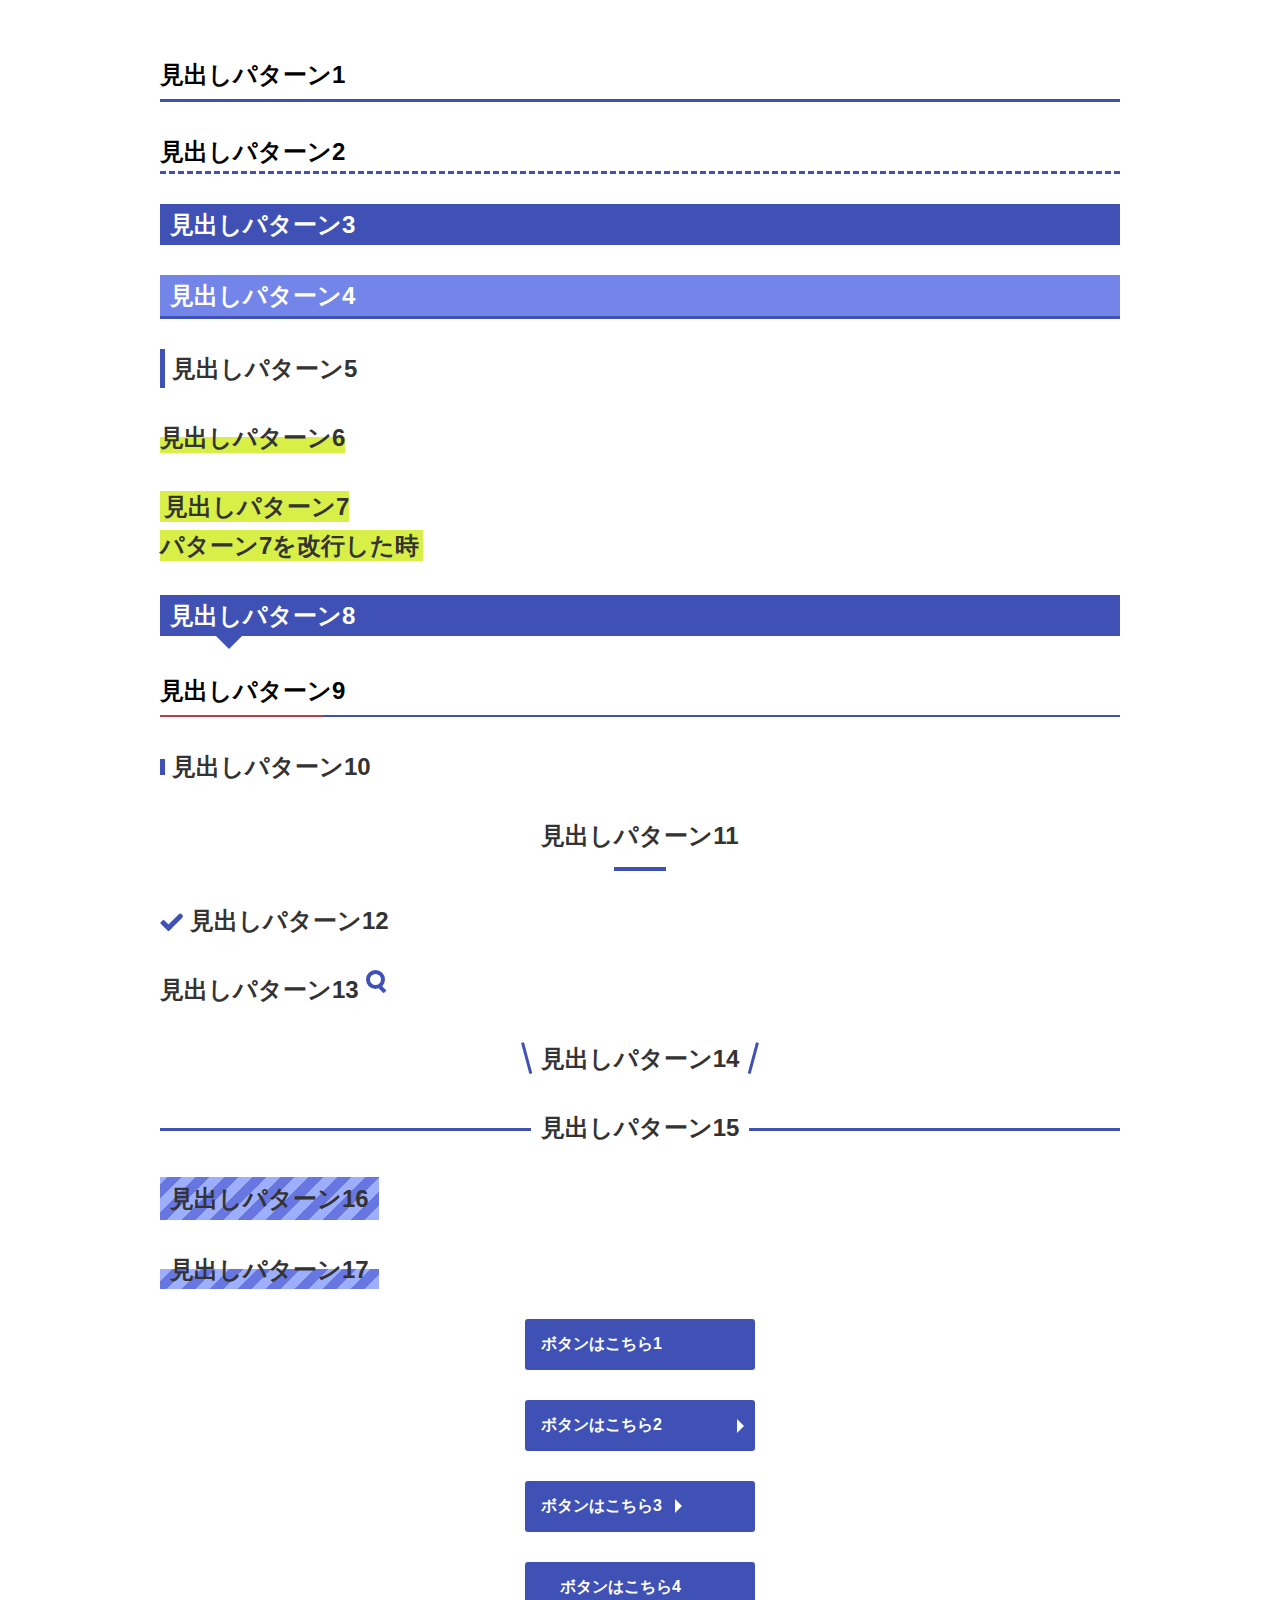
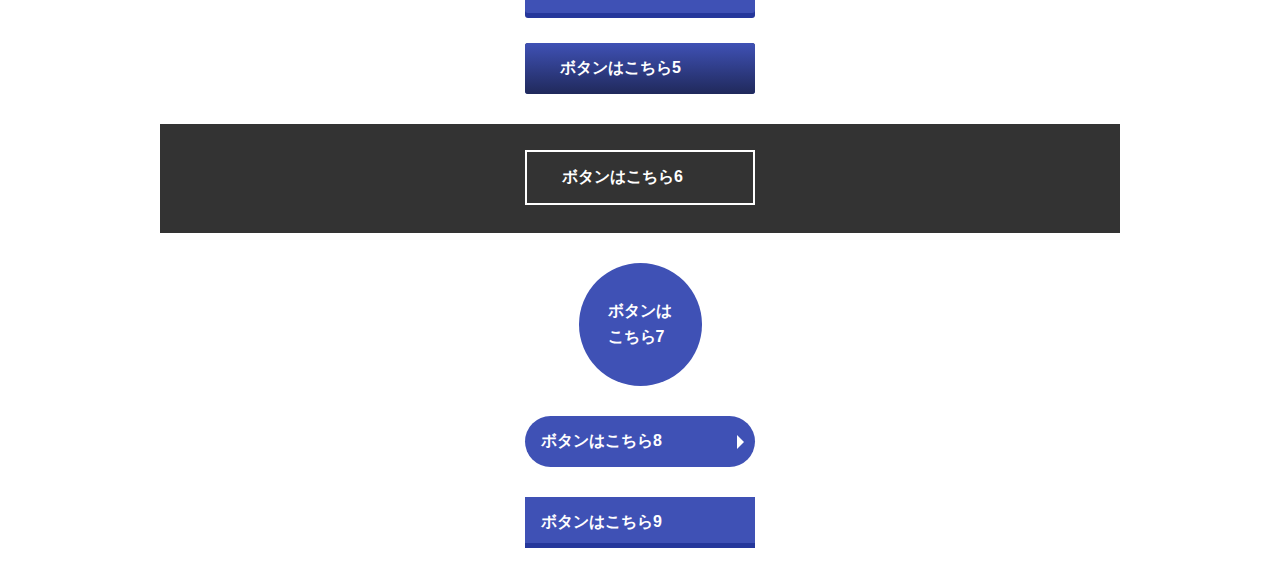
==== pattern01/index.html @ a9b56228 "190911_01" ====
<!DOCTYPE html>
<html lang="ja">
<head>
    <meta charset="UTF-8">
    <meta name="viewport" content="width=device-width, initial-scale=1.0">
    <meta http-equiv="X-UA-Compatible" content="ie=edge">
    <title>TF30CO</title>
    <link href="common/css/reset.css" rel="stylesheet">
    <link href="common/css/common.css" rel="stylesheet">
    <link href="css/style.css" rel="stylesheet">
</head>
<body>
    <div class="wrap">
        <div class="wrap-inner">
            <header>
                <div class="inner">
                    <div class="logo"><img src="common/img/logo.png" srcset="common/img/logo.png 1x, common/img/logo@2x.png 2x" alt="The Conmpany"></div>
                    <nav class="global-nav">
                        <ul class="global-nav__list">
                            <li class="global-nav__list__item"><a href="#">Card</a></li>
                            <li class="global-nav__list__item"><a href="#">News</a></li>
                            <li class="global-nav__list__item"><a href="#">Price</a></li>
                            <li class="global-nav__list__item"><a href="#">Access</a></li>
                            <li class="global-nav__list__item"><a href="#">Contact</a></li>
                        </ul>
                    </nav>
                </div><!-- /.inner -->
            </header>

            <main>
                <section>
                    <!-- headingPattern01 -->
                    <div class="mt30">
                        <h1 class="headingPattern01">見出しパターン1</h1>
                    </div>
                    <!-- headingPattern02 -->
                    <div class="mt30">
                        <h1 class="headingPattern02">見出しパターン2</h1>
                    </div>
                    <!-- headingPattern03 -->
                    <div class="mt30">
                        <h1 class="headingPattern03">見出しパターン3</h1>
                    </div>
                    <!-- headingPattern04 -->
                    <div class="mt30">
                        <h1 class="headingPattern04">見出しパターン4</h1>
                    </div>
                    <!-- headingPattern05 -->
                    <div class="mt30">
                        <h1 class="headingPattern05">見出しパターン5</h1>
                    </div>
                    <!-- headingPattern06 -->
                    <div class="mt30">
                        <h1 class="headingPattern06"><span class="text">見出しパターン6</span></h1>
                    </div>
                    <!-- headingPattern07 -->
                    <div class="mt30">
                        <h1 class="headingPattern07"><span class="text">見出しパターン7<br>パターン7を改行した時</span></h1>
                    </div>
                    <!-- headingPattern08 -->
                    <div class="mt30">
                        <h1 class="headingPattern08">見出しパターン8</h1>
                    </div>
                    <!-- headingPattern09 -->
                    <div class="mt30">
                        <h1 class="headingPattern09">見出しパターン9</h1>
                    </div>
                    <!-- headingPattern10 -->
                    <div class="mt30">
                        <h1 class="headingPattern10">見出しパターン10</h1>
                    </div>
                    <!-- headingPattern11-->
                    <div class="mt30">
                        <h1 class="headingPattern11"><span class="text">見出しパターン11</span></h1>
                    </div>
                    <!-- headingPattern12-->
                    <div class="mt30">
                        <h1 class="headingPattern12">見出しパターン12</h1>
                    </div>
                    <!-- headingPattern13-->
                    <div class="mt30">
                        <h1 class="headingPattern13">見出しパターン13</h1>
                    </div>
                    <!-- headingPattern14-->
                    <div class="center mt30">
                        <h1 class="headingPattern14">見出しパターン14</h1>
                    </div>
                    <!-- headingPattern15-->
                    <div class="mt30">
                        <h1 class="headingPattern15"><span class="text">見出しパターン15</span></h1>
                    </div>
                    <!--headingPattern16-->
                    <div class="mt30">
                        <h1 class="headingPattern16"><span class="text">見出しパターン16</span></h1>
                    </div>
                    <!--headingPattern17-->
                    <div class="mt30">
                        <h1 class="headingPattern17"><span class="text">見出しパターン17</span></h1>
                    </div>
                </section>

                <section>
                    <!-- buttonPattern01 -->
                    <div class="center mt30">
                        <a href="#" class="buttonPattern01">ボタンはこちら1</a>
                    </div>
                    <!-- buttonPattern02 -->
                    <div class="center mt30">
                        <a href="#" class="buttonPattern02">ボタンはこちら2</a>
                    </div>
                    <!-- buttonPattern03 -->
                    <div class="center mt30">
                        <a href="#" class="buttonPattern03"><span class="text">ボタンはこちら3</span></a>
                    </div>
                    <!-- buttonPattern04 -->
                    <div class="center mt30">
                        <a href="#" class="buttonPattern04">ボタンはこちら4</a>
                    </div>
                    <!-- buttonPattern05 -->
                    <div class="center mt30">
                        <a href="#" class="buttonPattern05">ボタンはこちら5</a>
                    </div>
                    <!-- buttonPattern06 -->
                    <div class="center mt30 buttonPattern06Outer">
                        <a href="#" class="buttonPattern06">ボタンはこちら6</a>
                    </div>
                    <!-- buttonPattern07 -->
                    <div class="center mt30">
                        <a href="#" class="buttonPattern07">ボタンはこちら7</a>
                    </div>
                    <!-- buttonPattern08 -->
                    <div class="center mt30">
                        <a href="#" class="buttonPattern08">ボタンはこちら8</a>
                    </div>
                    <!-- buttonPattern09 -->
                    <div class="center mt30">
                        <a href="#" class="buttonPattern09">ボタンはこちら9</a>
                    </div>
                </section>
            </main>

        </div><!-- /.wrap-inner -->
    </div><!-- /.wrap -->
</body>
</html>
---- pattern01/common/css/common.css ----
@charset "UTF-8";
html {
  overflow: auto;
  font-size: 62.5%;
}

body {
  overflow: hidden;
  font-size: 1.6rem;
  font-family: 'Arial',YuGothic,'Yu Gothic','Hiragino Kaku Gothic ProN','ヒラギノ角ゴ ProN W3','メイリオ', Meiryo,'ＭＳ ゴシック',sans-serif;
  line-height: 1.6;
}

a {
  text-decoration: none;
}

img {
  max-width: 100%;
  height: auto;
  vertical-align: bottom;
}

@media screen and (max-width: 959px) {
  .wrap {
    max-width: initial;
  }
}

*, *::before, *::after {
  -webkit-box-sizing: border-box;
  box-sizing: border-box;
}

header {
  position: fixed;
  top: 0;
  background: #3F51B5;
  width: 100%;
  -webkit-box-shadow: 0px 3px 3px rgba(0, 0, 0, 0.16);
  box-shadow: 0px 3px 3px rgba(0, 0, 0, 0.16);
  z-index: 100;
}

@media screen and (max-width: 959px) {
  header {
    max-width: initial;
  }
}

header .inner {
  margin: 0 auto;
  max-width: 96%;
  width: 1088px;
  display: -webkit-box;
  display: -ms-flexbox;
  display: flex;
  -webkit-box-pack: justify;
  -ms-flex-pack: justify;
  justify-content: space-between;
  -webkit-box-align: center;
  -ms-flex-align: center;
  align-items: center;
  -ms-flex-wrap: wrap;
  flex-wrap: wrap;
  padding: 30px 0;
}

@media screen and (max-width: 559px) {
  header .inner {
    -webkit-box-pack: center;
    -ms-flex-pack: center;
    justify-content: center;
    padding: 1% 2%;
  }
}

header .inner .logo {
  margin-right: 20px;
  width: 200px;
}

@media screen and (max-width: 559px) {
  header .inner .logo {
    margin-right: 0;
  }
}

@media screen and (max-width: 559px) {
  header .inner .global-nav {
    display: none;
  }
}

header .inner .global-nav .global-nav__list {
  display: -webkit-box;
  display: -ms-flexbox;
  display: flex;
  margin: 0 5px 0 0;
}

header .inner .global-nav .global-nav__list > .global-nav__list__item {
  margin: 0 0 0 30px;
}

header .inner .global-nav .global-nav__list > .global-nav__list__item:first-child {
  margin: 0;
}

header .inner .global-nav .global-nav__list > .global-nav__list__item > a {
  color: #FFFFFF;
}

header .inner .global-nav .global-nav__list > .global-nav__list__item > a:hover {
  text-decoration: none;
  padding-bottom: 5px;
  border-bottom: 3px solid #E81919;
}

.mv {
  padding: 98px 0 0;
  background: url(../img/mainvisual.png) no-repeat center bottom;
}

@media screen and (max-width: 559px) {
  .mv {
    padding-top: calc(39px + 2%);
    background-position: top;
  }
}

.mv .readbox {
  position: relative;
  top: 0;
  left: 0;
  width: 800px;
  max-width: 95%;
  margin: 0 auto;
  padding: 150px 0 138px;
  text-align: center;
}

@media screen and (max-width: 559px) {
  .mv .readbox {
    padding: 10% 0 10%;
  }
}

.mv .readbox .readbox__heading01 {
  line-height: 1.28;
  font-weight: bold;
  font-size: 6.8rem;
}

@media screen and (max-width: 559px) {
  .mv .readbox .readbox__heading01 {
    font-size: 4rem;
  }
}

.mv .readbox .readbox__heading01 .readbox__heading01__span {
  display: inline-block;
  text-align: center;
}

.mv .readbox .readbox__readtext {
  line-height: 1.29;
  margin-top: 13px;
  font-size: 3.8rem;
  font-weight: bold;
}

@media screen and (max-width: 559px) {
  .mv .readbox .readbox__readtext {
    font-size: 2rem;
  }
}

.mv .readbox .readbox__readtext .readbox__readtext__span {
  display: inline-block;
  text-align: center;
}

.mv .readbox .readbox__btn {
  -webkit-box-sizing: border-box;
  box-sizing: border-box;
  display: inline-block;
  width: 390px;
  margin: 81px 0 0;
  padding: 18px 20px 16px;
  border-radius: 12px;
  background: #3F51B5;
  color: #FFFFFF;
  line-height: 1.29;
  font-size: 3.8rem;
  font-weight: bold;
  text-align: center;
  -webkit-box-shadow: 0px 3px 6px rgba(0, 0, 0, 0.16);
  box-shadow: 0px 3px 6px rgba(0, 0, 0, 0.16);
  -webkit-transition: background-color 0.2s;
  transition: background-color 0.2s;
}

.mv .readbox .readbox__btn:hover {
  background-color: #32408f;
}

@media screen and (max-width: 559px) {
  .mv .readbox .readbox__btn {
    width: 80%;
    font-size: 2rem;
  }
}

.mv .readbox .readbox__btn .readbox__btn__text {
  display: inline-block;
  text-align: left;
}
---- pattern01/css/style.css ----
header {
  display: none;
}

main {
  max-width: 95%;
  width: 960px;
  margin: 0 auto;
  padding: 20px 0;
}

.mt5 {
  margin-top: 5px;
}

.mt10 {
  margin-top: 10px;
}

.mt15 {
  margin-top: 15px;
}

.mt20 {
  margin-top: 20px;
}

.mt25 {
  margin-top: 25px;
}

.mt30 {
  margin-top: 30px;
}

.mt35 {
  margin-top: 35px;
}

.mt40 {
  margin-top: 40px;
}

.mt45 {
  margin-top: 45px;
}

.mt50 {
  margin-top: 50px;
}

.center {
  text-align: center;
}

.headingPattern01 {
  font-weight: bold;
  font-size: 2.4rem;
  line-height: 1.625;
  padding: 0.5rem 0;
  border-bottom: 3px solid #3F51B5;
}

.headingPattern02 {
  font-weight: bold;
  font-size: 2.4rem;
  line-height: 1.625;
  border-bottom: 3px dashed #3F51B5;
}

.headingPattern03 {
  font-weight: bold;
  font-size: 2.4rem;
  line-height: 1.625;
  padding: 0.1rem 1rem;
  background: #3F51B5;
  color: #FFFFFF;
}

.headingPattern04 {
  font-weight: bold;
  font-size: 2.4rem;
  line-height: 1.625;
  padding: 0.1rem 1rem;
  background: #7385E9;
  color: #FFFFFF;
  border-bottom: 3px solid #3F51B5;
}

.headingPattern05 {
  font-weight: bold;
  font-size: 2.4rem;
  line-height: 1.625;
  padding: 0 0.7rem;
  color: #333333;
  border-left: 5px solid #3F51B5;
}

.headingPattern06 {
  font-weight: bold;
  font-size: 2.4rem;
  line-height: 1.625;
  color: #333333;
}

.headingPattern06 .text {
  padding: 0.2rem 0;
  background: -webkit-gradient(linear, left bottom, left top, from(#d7ef46), color-stop(50%, #d7ef46), color-stop(51%, transparent), to(transparent));
  background: -webkit-linear-gradient(bottom, #d7ef46 0%, #d7ef46 50%, transparent 51%, transparent 100%);
  background: linear-gradient(to top, #d7ef46 0%, #d7ef46 50%, transparent 51%, transparent 100%);
}

.headingPattern07 {
  font-weight: bold;
  font-size: 2.4rem;
  line-height: 1.625;
  color: #333333;
}

.headingPattern07 .text {
  padding: 0.2rem 0.4rem;
  background: #D7EF46;
}

.headingPattern08 {
  font-weight: bold;
  font-size: 2.4rem;
  line-height: 1.625;
  position: relative;
  padding: 0.1rem 1rem;
  background: #3F51B5;
  color: #FFFFFF;
}

.headingPattern08::after {
  position: absolute;
  content: "";
  bottom: -26px;
  left: 56px;
  border: 13px solid transparent;
  border-top: 13px solid #3F51B5;
  width: 0;
  height: 0;
}

.headingPattern09 {
  font-weight: bold;
  font-size: 2.4rem;
  line-height: 1.625;
  position: relative;
  padding: 0.5rem 0;
  border-bottom: 2px solid #3F51B5;
}

.headingPattern09::after {
  position: absolute;
  content: "";
  bottom: -2px;
  left: 0;
  display: block;
  border-bottom: 2px solid #B53F4F;
  width: 17%;
}

.headingPattern10 {
  font-weight: bold;
  font-size: 2.4rem;
  line-height: 1.625;
  position: relative;
  padding: 0 0 0 1.2rem;
  color: #333333;
}

.headingPattern10::after {
  position: absolute;
  content: "";
  top: 1.2rem;
  left: 0;
  display: block;
  height: 1.6rem;
  border-left: 5px solid #3F51B5;
}

.headingPattern11 {
  font-weight: bold;
  font-size: 2.4rem;
  line-height: 1.625;
  position: relative;
  padding: 0 0 16px;
  color: #333333;
  text-align: center;
}

.headingPattern11::after {
  position: absolute;
  content: "";
  bottom: 0;
  left: 0;
  right: 0;
  margin: auto;
  display: block;
  width: 52px;
  height: 4px;
  background: #3F51B5;
}

.headingPattern11 .text {
  display: inline-block;
  text-align: left;
}

.headingPattern12 {
  font-weight: bold;
  font-size: 2.4rem;
  line-height: 1.625;
  position: relative;
  padding: 0 0 0 3rem;
  color: #333333;
}

.headingPattern12::before {
  position: absolute;
  content: "";
  top: 22px;
  left: 0;
  margin: auto;
  display: block;
  width: 12px;
  height: 5px;
  background: #3F51B5;
  -webkit-transform: rotate(45deg);
  transform: rotate(45deg);
  border-radius: 1px;
}

.headingPattern12::after {
  position: absolute;
  content: "";
  top: 18px;
  left: 5px;
  margin: auto;
  display: block;
  width: 20px;
  height: 5px;
  background: #3F51B5;
  -webkit-transform: rotate(-45deg);
  transform: rotate(-45deg);
  border-radius: 10px;
}

.headingPattern13 {
  font-weight: bold;
  font-size: 2.4rem;
  line-height: 1.625;
  position: relative;
  display: inline-block;
  color: #333333;
  padding: 0 26px 0 0;
}

.headingPattern13::before {
  position: absolute;
  top: 0;
  right: 0;
  margin: auto;
  content: "";
  display: block;
  width: 19px;
  height: 19px;
  border-radius: 50%;
  border: 4px solid #3F51B5;
}

.headingPattern13::after {
  position: absolute;
  content: "";
  top: 17px;
  right: 0;
  margin: auto;
  display: block;
  width: 7px;
  height: 7px;
  border-top: 4px solid #3F51B5;
  -webkit-transform: rotate(45deg);
  transform: rotate(45deg);
}

.headingPattern14 {
  font-weight: bold;
  font-size: 2.4rem;
  line-height: 1.625;
  padding: 0 2.5rem;
  position: relative;
  display: inline-block;
  color: #333333;
  text-align: left;
}

.headingPattern14::before {
  position: absolute;
  content: "";
  bottom: 0.5rem;
  left: 0.9rem;
  display: block;
  width: 1.2rem;
  height: 81.62%;
  max-height: 100px;
  border-left: 3px solid #3F51B5;
  -webkit-transform: rotate(-15deg);
  transform: rotate(-15deg);
}

.headingPattern14::after {
  position: absolute;
  content: "";
  bottom: 0.5rem;
  right: 0.9rem;
  display: block;
  width: 1.2rem;
  height: 81.62%;
  max-height: 100px;
  border-right: 3px solid #3F51B5;
  -webkit-transform: rotate(15deg);
  transform: rotate(15deg);
}

.headingPattern15 {
  position: relative;
  font-weight: bold;
  font-size: 2.4rem;
  line-height: 1.625;
  color: #333333;
  text-align: center;
}

.headingPattern15::before {
  position: absolute;
  content: "";
  top: 50%;
  display: block;
  width: 100%;
  border-top: 3px solid #3F51B5;
}

.headingPattern15 .text {
  position: relative;
  top: 0;
  bottom: 0;
  margin: auto;
  -webkit-box-sizing: border-box;
  box-sizing: border-box;
  max-width: 90%;
  padding: 0 1rem;
  display: inline-block;
  background: #fff;
  text-align: left;
}

.headingPattern16 {
  font-weight: bold;
  font-size: 2.4rem;
  line-height: 1.625;
  color: #333333;
}

.headingPattern16 .text {
  display: inline-block;
  padding: 0.2rem 1rem;
  background: -webkit-repeating-linear-gradient(135deg, #9daffc, #9daffc 10px, #6876e2 10px, #6876e2 20px);
  background: repeating-linear-gradient(-45deg, #9daffc, #9daffc 10px, #6876e2 10px, #6876e2 20px);
}

.headingPattern17 {
  font-weight: bold;
  font-size: 2.4rem;
  line-height: 1.625;
  color: #333333;
}

.headingPattern17 .text {
  padding: 0.6rem 1rem;
  background: -webkit-repeating-linear-gradient(bottom, transparent, transparent 50%, #fff 50%, #fff 100%), -webkit-repeating-linear-gradient(135deg, #9daffc, #9daffc 10px, #6876e2 10px, #6876e2 20px);
  background: repeating-linear-gradient(0deg, transparent, transparent 50%, #fff 50%, #fff 100%), repeating-linear-gradient(-45deg, #9daffc, #9daffc 10px, #6876e2 10px, #6876e2 20px);
}

.buttonPattern01 {
  display: inline-block;
  max-width: 100%;
  min-width: 230px;
  padding: 1.2rem 1.6rem 1.3rem;
  background: #3F51B5;
  border-radius: 3px;
  text-align: left;
  color: #fff;
  font-weight: bold;
  font-size: 1.6rem;
  line-height: 1.625;
  -webkit-transition: background-color 0.2s;
  transition: background-color 0.2s;
}

.buttonPattern01:hover {
  background: #32408f;
}

.buttonPattern02 {
  position: relative;
  display: inline-block;
  max-width: 100%;
  min-width: 230px;
  padding: 1.2rem 3.5rem 1.3rem 1.6rem;
  background: #3F51B5;
  border-radius: 3px;
  text-align: left;
  color: #fff;
  font-weight: bold;
  font-size: 1.6rem;
  line-height: 1.625;
  -webkit-transition: background-color 0.2s;
  transition: background-color 0.2s;
}

.buttonPattern02:hover {
  background: #32408f;
}

.buttonPattern02::after {
  position: absolute;
  content: "";
  top: 0;
  right: 4px;
  bottom: 0;
  margin: auto;
  display: block;
  width: 0;
  height: 0;
  border: 7px solid transparent;
  border-left: 7px solid #fff;
}

.buttonPattern03 {
  display: inline-block;
  max-width: 100%;
  min-width: 230px;
  padding: 1.2rem 3.5rem 1.3rem 1.6rem;
  background: #3F51B5;
  border-radius: 3px;
  text-align: left;
  color: #fff;
  font-weight: bold;
  font-size: 1.6rem;
  line-height: 1.625;
  -webkit-transition: background-color 0.2s;
  transition: background-color 0.2s;
}

.buttonPattern03:hover {
  background: #32408f;
}

.buttonPattern03 .text {
  position: relative;
  display: inline-block;
  -webkit-box-sizing: border-box;
  box-sizing: border-box;
  max-width: 100%;
}

.buttonPattern03 .text::after {
  position: absolute;
  content: "";
  top: 0;
  right: -2.7rem;
  bottom: 0;
  margin: auto;
  display: block;
  width: 0;
  height: 0;
  border: 7px solid transparent;
  border-left: 7px solid #fff;
}

.buttonPattern04 {
  display: inline-block;
  max-width: 100%;
  min-width: 230px;
  padding: 1.2rem 3.5rem 1.3rem;
  background: #3F51B5;
  border-radius: 3px;
  text-align: left;
  color: #fff;
  font-weight: bold;
  font-size: 1.6rem;
  line-height: 1.625;
  -webkit-transition: background-color 0.2s;
  transition: background-color 0.2s;
  -webkit-box-shadow: 0px 5px 0px #25379B;
  box-shadow: 0px 5px 0px #25379B;
}

.buttonPattern04:hover {
  background: #32408f;
}

.buttonPattern05 {
  position: relative;
  display: inline-block;
  max-width: 100%;
  min-width: 230px;
  padding: 1.2rem 3.5rem 1.3rem;
  background: transparent;
  border-radius: 3px;
  text-align: left;
  color: #fff;
  font-weight: bold;
  font-size: 1.6rem;
  line-height: 1.625;
  -webkit-transition: none;
  transition: none;
}

.buttonPattern05::before {
  position: absolute;
  content: "";
  top: 0;
  left: 0;
  z-index: -1;
  width: 100%;
  height: 100%;
  border-radius: 3px;
  background: -webkit-gradient(linear, left top, left bottom, from(#3f51b5), to(#20295b));
  background: -webkit-linear-gradient(top, #3f51b5 0%, #20295b 100%);
  background: linear-gradient(to bottom, #3f51b5 0%, #20295b 100%);
  -webkit-transition: opacity 0.2s;
  transition: opacity 0.2s;
}

.buttonPattern05:hover::before {
  opacity: 0;
}

.buttonPattern05::after {
  position: absolute;
  content: "";
  top: 0;
  left: 0;
  z-index: -2;
  width: 100%;
  height: 100%;
  border-radius: 3px;
  background: -webkit-gradient(linear, left bottom, left top, from(#3f51b5), to(#20295b));
  background: -webkit-linear-gradient(bottom, #3f51b5 0%, #20295b 100%);
  background: linear-gradient(to top, #3f51b5 0%, #20295b 100%);
}

.buttonPattern06Outer {
  background: #333;
  padding: 2.6rem 2.5rem 2.8rem;
}

.buttonPattern06 {
  display: inline-block;
  max-width: 100%;
  min-width: 230px;
  padding: 1.2rem 3.5rem 1.3rem;
  background: #333;
  border-radius: 0;
  text-align: left;
  color: #fff;
  font-weight: bold;
  font-size: 1.6rem;
  line-height: 1.625;
  -webkit-transition: background-color 0.2s;
  transition: background-color 0.2s;
  -webkit-box-sizing: border-box;
  box-sizing: border-box;
  border: 2px solid #FFFFFF;
}

.buttonPattern06:hover {
  background: #32408f;
}

.buttonPattern07 {
  display: inline-block;
  max-width: 100%;
  min-width: 123px;
  padding: 3.5rem 2.9rem 3.6rem;
  background: #3F51B5;
  border-radius: 50%;
  text-align: left;
  color: #fff;
  font-weight: bold;
  font-size: 1.6rem;
  line-height: 1.625;
  -webkit-transition: background-color 0.2s;
  transition: background-color 0.2s;
  -webkit-box-sizing: border-box;
  box-sizing: border-box;
  width: 123px;
}

.buttonPattern07:hover {
  background: #32408f;
}

.buttonPattern08 {
  position: relative;
  display: inline-block;
  max-width: 100%;
  min-width: 230px;
  padding: 1.2rem 3.5rem 1.3rem 1.6rem;
  background: #3F51B5;
  border-radius: 115px;
  text-align: left;
  color: #fff;
  font-weight: bold;
  font-size: 1.6rem;
  line-height: 1.625;
  -webkit-transition: background-color 0.2s;
  transition: background-color 0.2s;
}

.buttonPattern08:hover {
  background: #32408f;
}

.buttonPattern08::after {
  position: absolute;
  content: "";
  top: 0;
  right: 4px;
  bottom: 0;
  margin: auto;
  display: block;
  width: 0;
  height: 0;
  border: 7px solid transparent;
  border-left: 7px solid #fff;
}

.buttonPattern09 {
  display: inline-block;
  max-width: 100%;
  min-width: 230px;
  padding: 1.2rem 1.6rem 0.8rem;
  background: #3F51B5;
  border-radius: 0;
  text-align: left;
  color: #fff;
  font-weight: bold;
  font-size: 1.6rem;
  line-height: 1.625;
  -webkit-transition: background-color 0.2s;
  transition: background-color 0.2s;
  -webkit-box-shadow: 0px 5px 0px #25379B;
  box-shadow: 0px 5px 0px #25379B;
}

.buttonPattern09:hover {
  background: #32408f;
}
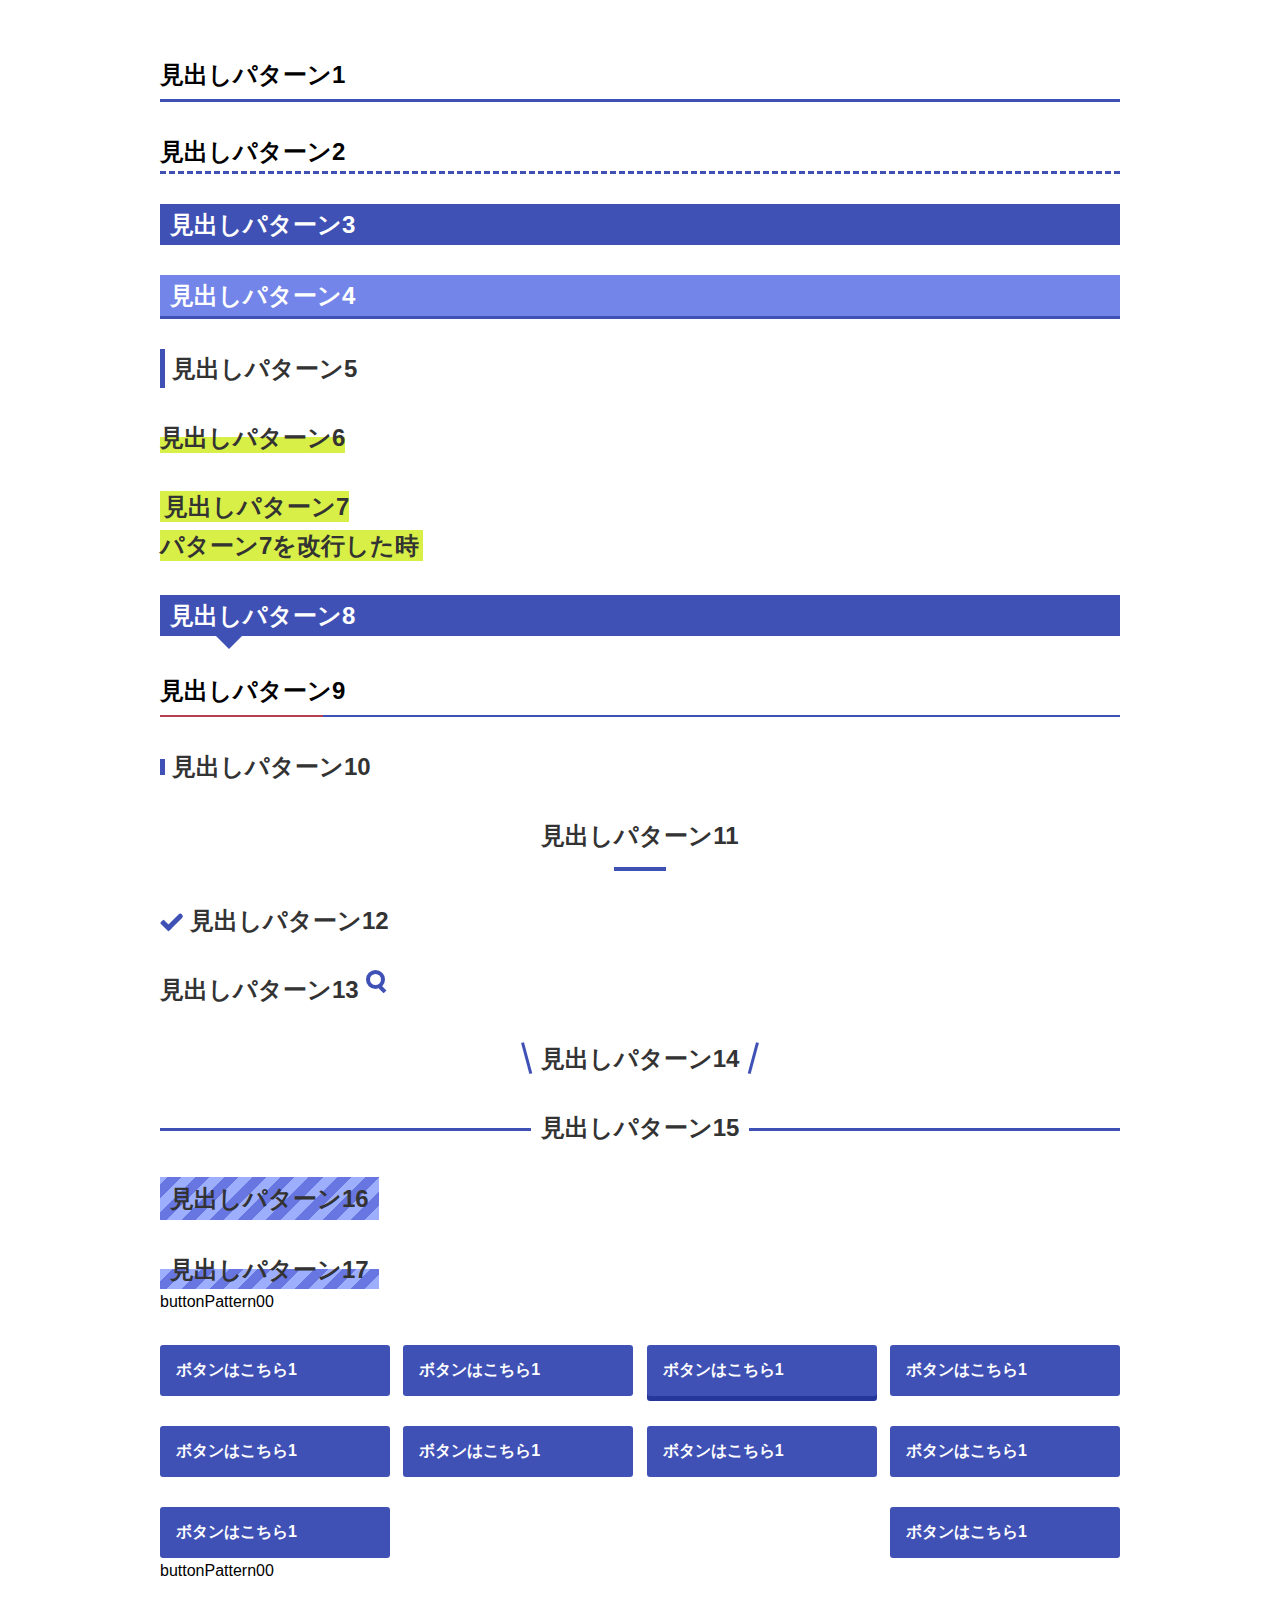
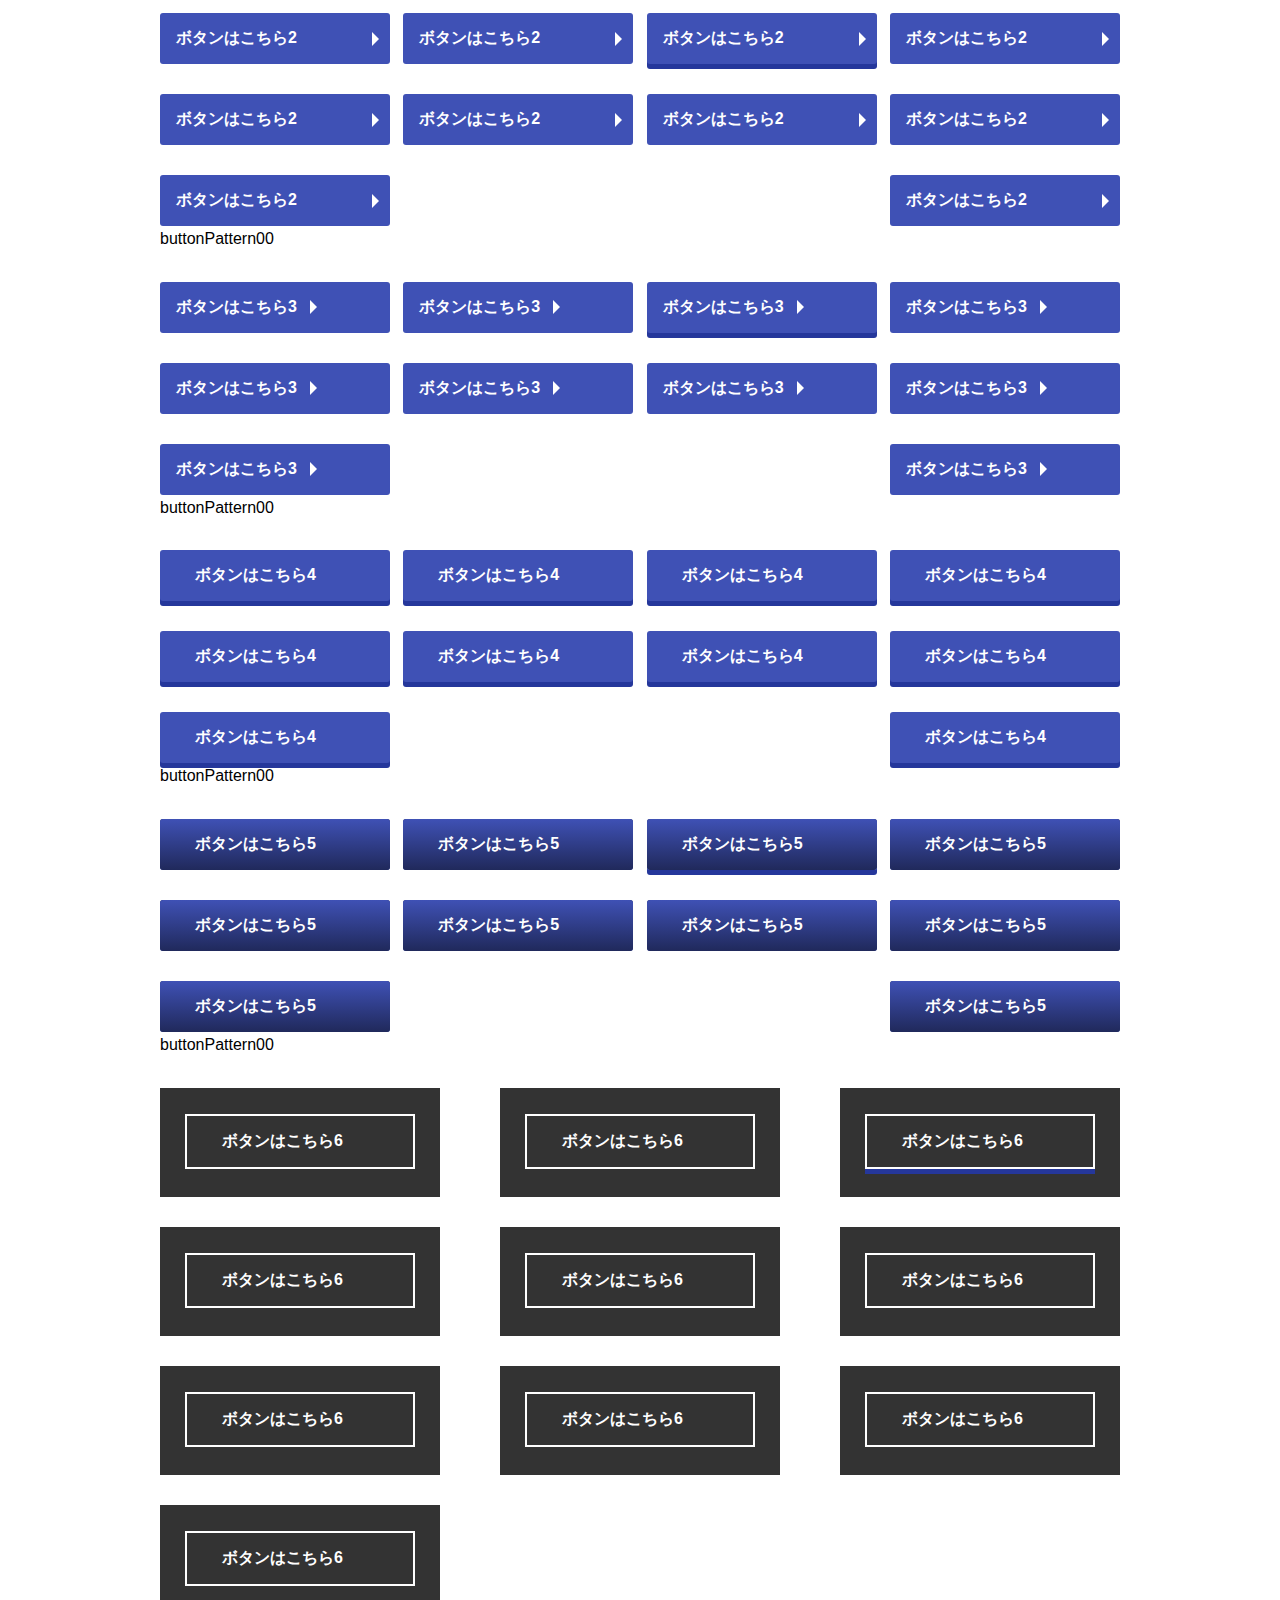
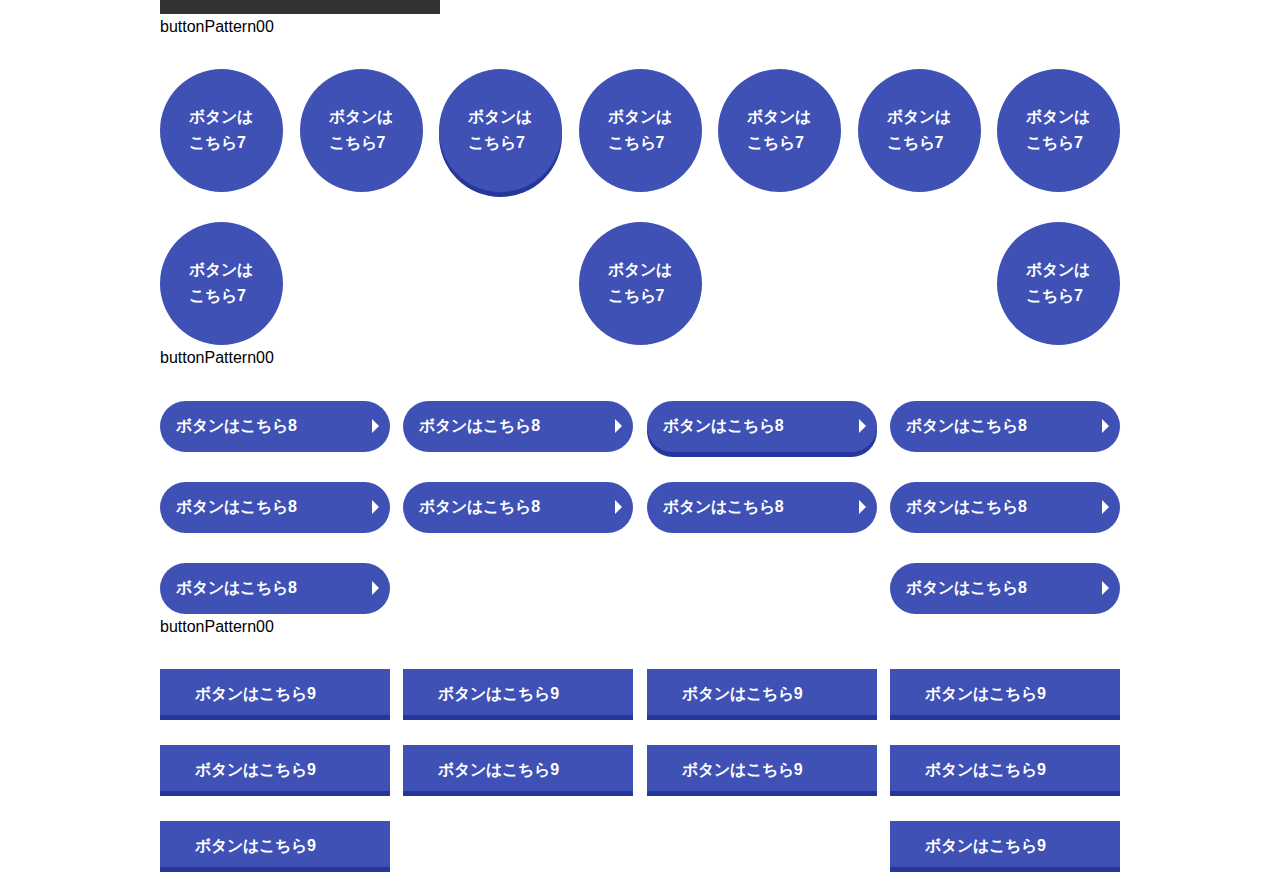
==== commit c574a379: "190916_02" ====
--- a/pattern01/index.html
+++ b/pattern01/index.html
@@ -101,41 +101,419 @@
 
                 <section>
                     <!-- buttonPattern01 -->
-                    <div class="center mt30">
-                        <a href="#" class="buttonPattern01">ボタンはこちら1</a>
-                    </div>
+                    <h1>buttonPattern00</h1>
+                    <div class="bpToggle">
+                        <!-- 透明に近づける/.cleary -->
+                        <div class="center mt30">
+                            <a href="#" class="buttonPattern01 cleary">ボタンはこちら1</a>
+                        </div>
+                        <!-- 色が反転/.inversion -->
+                        <div class="center mt30">
+                            <a href="#" class="buttonPattern01 inversion">ボタンはこちら1</a>
+                        </div>
+                        <!-- 凹むボタン/.dent -->
+                        <div class="center mt30">
+                            <a href="#" class="buttonPattern01 dent">ボタンはこちら1</a>
+                        </div>
+                        <!-- 浮き上がって影/.flowShadow -->
+                        <div class="center mt30">
+                            <a href="#" class="buttonPattern01 flowShadow">ボタンはこちら1</a>
+                        </div>
+                        <!-- X軸で回転/.xRoll -->
+                        <div class="center mt30">
+                            <a href="#" class="buttonPattern01 xRoll">ボタンはこちら1</a>
+                        </div>
+                        <!-- Y軸で回転/.yRoll -->
+                        <div class="center mt30">
+                            <a href="#" class="buttonPattern01 yRoll">ボタンはこちら1</a>
+                        </div>
+                        <!-- 時計回りに回転/.clockwise -->
+                        <div class="center mt30">
+                            <a href="#" class="buttonPattern01 clockwise">ボタンはこちら1</a>
+                        </div>
+                        <!-- 画像が拡大/.expansion -->
+                        <div class="center mt30">
+                            <a href="#" class="buttonPattern01 expansion">ボタンはこちら1</a>
+                        </div>
+                        <!-- 色を変える/.colorChange -->
+                        <div class="center mt30">
+                            <a href="#" class="buttonPattern01 colorChange">ボタンはこちら1</a>
+                        </div>
+                        <!-- アンダーラインが登場/.underlineInDaHouse -->
+                        <div class="center mt30">
+                            <a href="#" class="buttonPattern01 underlineInDaHouse">ボタンはこちら1</a>
+                        </div>
+                    </div><!-- /.bpToggle -->
+
+
                     <!-- buttonPattern02 -->
-                    <div class="center mt30">
-                        <a href="#" class="buttonPattern02">ボタンはこちら2</a>
-                    </div>
+                    <h1>buttonPattern00</h1>
+                    <div class="bpToggle">
+                        <!-- 透明に近づける/.cleary -->
+                        <div class="center mt30">
+                            <a href="#" class="buttonPattern02 cleary">ボタンはこちら2</a>
+                        </div>
+                        <!-- 色が反転/.inversion -->
+                        <div class="center mt30">
+                            <a href="#" class="buttonPattern02 inversion">ボタンはこちら2</a>
+                        </div>
+                        <!-- 凹むボタン/.dent -->
+                        <div class="center mt30">
+                            <a href="#" class="buttonPattern02 dent">ボタンはこちら2</a>
+                        </div>
+                        <!-- 浮き上がって影/.flowShadow -->
+                        <div class="center mt30">
+                            <a href="#" class="buttonPattern02 flowShadow">ボタンはこちら2</a>
+                        </div>
+                        <!-- X軸で回転/.xRoll -->
+                        <div class="center mt30">
+                            <a href="#" class="buttonPattern02 xRoll">ボタンはこちら2</a>
+                        </div>
+                        <!-- Y軸で回転/.yRoll -->
+                        <div class="center mt30">
+                            <a href="#" class="buttonPattern02 yRoll">ボタンはこちら2</a>
+                        </div>
+                        <!-- 時計回りに回転/.clockwise -->
+                        <div class="center mt30">
+                            <a href="#" class="buttonPattern02 clockwise">ボタンはこちら2</a>
+                        </div>
+                        <!-- 画像が拡大/.expansion -->
+                        <div class="center mt30">
+                            <a href="#" class="buttonPattern02 expansion">ボタンはこちら2</a>
+                        </div>
+                        <!-- 色を変える/.colorChange -->
+                        <div class="center mt30">
+                            <a href="#" class="buttonPattern02 colorChange">ボタンはこちら2</a>
+                        </div>
+                        <!-- アンダーラインが登場/.underlineInDaHouse -->
+                        <div class="center mt30">
+                            <a href="#" class="buttonPattern02 underlineInDaHouse">ボタンはこちら2</a>
+                        </div>
+                    </div><!-- /.bpToggle -->
+
+
                     <!-- buttonPattern03 -->
-                    <div class="center mt30">
-                        <a href="#" class="buttonPattern03"><span class="text">ボタンはこちら3</span></a>
-                    </div>
+                    <h1>buttonPattern00</h1>
+                    <div class="bpToggle">
+                        <!-- 透明に近づける/.cleary -->
+                        <div class="center mt30">
+                            <a href="#" class="buttonPattern03 cleary"><span class="text">ボタンはこちら3</span></a>
+                        </div>
+                        <!-- 色が反転/.inversion -->
+                        <div class="center mt30">
+                            <a href="#" class="buttonPattern03 inversion"><span class="text">ボタンはこちら3</span></a>
+                        </div>
+                        <!-- 凹むボタン/.dent -->
+                        <div class="center mt30">
+                            <a href="#" class="buttonPattern03 dent"><span class="text">ボタンはこちら3</span></a>
+                        </div>
+                        <!-- 浮き上がって影/.flowShadow -->
+                        <div class="center mt30">
+                            <a href="#" class="buttonPattern03 flowShadow"><span class="text">ボタンはこちら3</span></a>
+                        </div>
+                        <!-- X軸で回転/.xRoll -->
+                        <div class="center mt30">
+                            <a href="#" class="buttonPattern03 xRoll"><span class="text">ボタンはこちら3</span></a>
+                        </div>
+                        <!-- Y軸で回転/.yRoll -->
+                        <div class="center mt30">
+                            <a href="#" class="buttonPattern03 yRoll"><span class="text">ボタンはこちら3</span></a>
+                        </div>
+                        <!-- 時計回りに回転/.clockwise -->
+                        <div class="center mt30">
+                            <a href="#" class="buttonPattern03 clockwise"><span class="text">ボタンはこちら3</span></a>
+                        </div>
+                        <!-- 画像が拡大/.expansion -->
+                        <div class="center mt30">
+                            <a href="#" class="buttonPattern03 expansion"><span class="text">ボタンはこちら3</span></a>
+                        </div>
+                        <!-- 色を変える/.colorChange -->
+                        <div class="center mt30">
+                            <a href="#" class="buttonPattern03 colorChange"><span class="text">ボタンはこちら3</span></a>
+                        </div>
+                        <!-- アンダーラインが登場/.underlineInDaHouse -->
+                        <div class="center mt30">
+                            <a href="#" class="buttonPattern03 underlineInDaHouse"><span class="text">ボタンはこちら3</span></a>
+                        </div>
+                    </div><!-- /.bpToggle -->
+
+
                     <!-- buttonPattern04 -->
-                    <div class="center mt30">
-                        <a href="#" class="buttonPattern04">ボタンはこちら4</a>
-                    </div>
+                    <h1>buttonPattern00</h1>
+                    <div class="bpToggle">
+                        <!-- 透明に近づける/.cleary -->
+                        <div class="center mt30">
+                            <a href="#" class="buttonPattern04 cleary">ボタンはこちら4</a>
+                        </div>
+                        <!-- 色が反転/.inversion -->
+                        <div class="center mt30">
+                            <a href="#" class="buttonPattern04 inversion">ボタンはこちら4</a>
+                        </div>
+                        <!-- 凹むボタン/.dent -->
+                        <div class="center mt30">
+                            <a href="#" class="buttonPattern04 dent">ボタンはこちら4</a>
+                        </div>
+                        <!-- 浮き上がって影/.flowShadow -->
+                        <div class="center mt30">
+                            <a href="#" class="buttonPattern04 flowShadow">ボタンはこちら4</a>
+                        </div>
+                        <!-- X軸で回転/.xRoll -->
+                        <div class="center mt30">
+                            <a href="#" class="buttonPattern04 xRoll">ボタンはこちら4</a>
+                        </div>
+                        <!-- Y軸で回転/.yRoll -->
+                        <div class="center mt30">
+                            <a href="#" class="buttonPattern04 yRoll">ボタンはこちら4</a>
+                        </div>
+                        <!-- 時計回りに回転/.clockwise -->
+                        <div class="center mt30">
+                            <a href="#" class="buttonPattern04 clockwise">ボタンはこちら4</a>
+                        </div>
+                        <!-- 画像が拡大/.expansion -->
+                        <div class="center mt30">
+                            <a href="#" class="buttonPattern04 expansion">ボタンはこちら4</a>
+                        </div>
+                        <!-- 色を変える/.colorChange -->
+                        <div class="center mt30">
+                            <a href="#" class="buttonPattern04 colorChange">ボタンはこちら4</a>
+                        </div>
+                        <!-- アンダーラインが登場/.underlineInDaHouse -->
+                        <div class="center mt30">
+                            <a href="#" class="buttonPattern04 underlineInDaHouse">ボタンはこちら4</a>
+                        </div>
+                    </div><!-- /.bpToggle -->
+
+
                     <!-- buttonPattern05 -->
-                    <div class="center mt30">
-                        <a href="#" class="buttonPattern05">ボタンはこちら5</a>
-                    </div>
+                    <h1>buttonPattern00</h1>
+                    <div class="bpToggle">
+                        <!-- 透明に近づける/.cleary -->
+                        <div class="center mt30">
+                            <a href="#" class="buttonPattern05 cleary">ボタンはこちら5</a>
+                        </div>
+                        <!-- 色が反転/.inversion -->
+                        <div class="center mt30">
+                            <a href="#" class="buttonPattern05 inversion">ボタンはこちら5</a>
+                        </div>
+                        <!-- 凹むボタン/.dent -->
+                        <div class="center mt30">
+                            <a href="#" class="buttonPattern05 dent">ボタンはこちら5</a>
+                        </div>
+                        <!-- 浮き上がって影/.flowShadow -->
+                        <div class="center mt30">
+                            <a href="#" class="buttonPattern05 flowShadow">ボタンはこちら5</a>
+                        </div>
+                        <!-- X軸で回転/.xRoll -->
+                        <div class="center mt30">
+                            <a href="#" class="buttonPattern05 xRoll">ボタンはこちら5</a>
+                        </div>
+                        <!-- Y軸で回転/.yRoll -->
+                        <div class="center mt30">
+                            <a href="#" class="buttonPattern05 yRoll">ボタンはこちら5</a>
+                        </div>
+                        <!-- 時計回りに回転/.clockwise -->
+                        <div class="center mt30">
+                            <a href="#" class="buttonPattern05 clockwise">ボタンはこちら5</a>
+                        </div>
+                        <!-- 画像が拡大/.expansion -->
+                        <div class="center mt30">
+                            <a href="#" class="buttonPattern05 expansion">ボタンはこちら5</a>
+                        </div>
+                        <!-- 色を変える/.colorChange -->
+                        <div class="center mt30">
+                            <a href="#" class="buttonPattern05 colorChange">ボタンはこちら5</a>
+                        </div>
+                        <!-- アンダーラインが登場/.underlineInDaHouse -->
+                        <div class="center mt30">
+                            <a href="#" class="buttonPattern05 underlineInDaHouse">ボタンはこちら5</a>
+                        </div>
+                    </div><!-- /.bpToggle -->
+
+
                     <!-- buttonPattern06 -->
-                    <div class="center mt30 buttonPattern06Outer">
-                        <a href="#" class="buttonPattern06">ボタンはこちら6</a>
-                    </div>
+                    <h1>buttonPattern00</h1>
+                    <div class="bpToggle">
+                        <!-- 透明に近づける/.cleary -->
+                        <div class="center mt30 buttonPattern06Outer">
+                            <a href="#" class="buttonPattern06 cleary"> ボタンはこちら6</a>
+                        </div>
+                        <!-- 色が反転/.inversion -->
+                        <div class="center mt30 buttonPattern06Outer">
+                            <a href="#" class="buttonPattern06 inversion">ボタンはこちら6</a>
+                        </div>
+                        <!-- 凹むボタン/.dent -->
+                        <div class="center mt30 buttonPattern06Outer">
+                            <a href="#" class="buttonPattern06 dent">ボタンはこちら6</a>
+                        </div>
+                        <!-- 浮き上がって影/.flowShadow -->
+                        <div class="center mt30 buttonPattern06Outer">
+                            <a href="#" class="buttonPattern06 flowShadow">ボタンはこちら6</a>
+                        </div>
+                        <!-- X軸で回転/.xRoll -->
+                        <div class="center mt30 buttonPattern06Outer">
+                            <a href="#" class="buttonPattern06 xRoll">ボタンはこちら6</a>
+                        </div>
+                        <!-- Y軸で回転/.yRoll -->
+                        <div class="center mt30 buttonPattern06Outer">
+                            <a href="#" class="buttonPattern06 yRoll">ボタンはこちら6</a>
+                        </div>
+                        <!-- 時計回りに回転/.clockwise -->
+                        <div class="center mt30 buttonPattern06Outer">
+                            <a href="#" class="buttonPattern06 clockwise">ボタンはこちら6</a>
+                        </div>
+                        <!-- 画像が拡大/.expansion -->
+                        <div class="center mt30 buttonPattern06Outer">
+                            <a href="#" class="buttonPattern06 expansion">ボタンはこちら6</a>
+                        </div>
+                        <!-- 色を変える/.colorChange -->
+                        <div class="center mt30 buttonPattern06Outer">
+                            <a href="#" class="buttonPattern06 colorChange">ボタンはこちら6</a>
+                        </div>
+                        <!-- アンダーラインが登場/.underlineInDaHouse -->
+                        <div class="center mt30 buttonPattern06Outer">
+                            <a href="#" class="buttonPattern06 underlineInDaHouse">ボタンはこちら6</a>
+                        </div>
+                    </div><!-- /.bpToggle -->
+
+
                     <!-- buttonPattern07 -->
-                    <div class="center mt30">
-                        <a href="#" class="buttonPattern07">ボタンはこちら7</a>
-                    </div>
+                    <h1>buttonPattern00</h1>
+                    <div class="bpToggle">
+                        <!-- 透明に近づける/.cleary -->
+                        <div class="center mt30">
+                            <a href="#" class="buttonPattern07 cleary">ボタンはこちら7</a>
+                        </div>
+                        <!-- 色が反転/.inversion -->
+                        <div class="center mt30">
+                            <a href="#" class="buttonPattern07 inversion">ボタンはこちら7</a>
+                        </div>
+                        <!-- 凹むボタン/.dent -->
+                        <div class="center mt30">
+                            <a href="#" class="buttonPattern07 dent">ボタンはこちら7</a>
+                        </div>
+                        <!-- 浮き上がって影/.flowShadow -->
+                        <div class="center mt30">
+                            <a href="#" class="buttonPattern07 flowShadow">ボタンはこちら7</a>
+                        </div>
+                        <!-- X軸で回転/.xRoll -->
+                        <div class="center mt30">
+                            <a href="#" class="buttonPattern07 xRoll">ボタンはこちら7</a>
+                        </div>
+                        <!-- Y軸で回転/.yRoll -->
+                        <div class="center mt30">
+                            <a href="#" class="buttonPattern07 yRoll">ボタンはこちら7</a>
+                        </div>
+                        <!-- 時計回りに回転/.clockwise -->
+                        <div class="center mt30">
+                            <a href="#" class="buttonPattern07 clockwise">ボタンはこちら7</a>
+                        </div>
+                        <!-- 画像が拡大/.expansion -->
+                        <div class="center mt30">
+                            <a href="#" class="buttonPattern07 expansion">ボタンはこちら7</a>
+                        </div>
+                        <!-- 色を変える/.colorChange -->
+                        <div class="center mt30">
+                            <a href="#" class="buttonPattern07 colorChange">ボタンはこちら7</a>
+                        </div>
+                        <!-- アンダーラインが登場/.underlineInDaHouse -->
+                        <div class="center mt30">
+                            <a href="#" class="buttonPattern07 underlineInDaHouse">ボタンはこちら7</a>
+                        </div>
+                    </div><!-- /.bpToggle -->
+
+
                     <!-- buttonPattern08 -->
-                    <div class="center mt30">
-                        <a href="#" class="buttonPattern08">ボタンはこちら8</a>
-                    </div>
+                    <h1>buttonPattern00</h1>
+                    <div class="bpToggle">
+                        <!-- 透明に近づける/.cleary -->
+                        <div class="center mt30">
+                            <a href="#" class="buttonPattern08 cleary">ボタンはこちら8</a>
+                        </div>
+                        <!-- 色が反転/.inversion -->
+                        <div class="center mt30">
+                            <a href="#" class="buttonPattern08 inversion">ボタンはこちら8</a>
+                        </div>
+                        <!-- 凹むボタン/.dent -->
+                        <div class="center mt30">
+                            <a href="#" class="buttonPattern08 dent">ボタンはこちら8</a>
+                        </div>
+                        <!-- 浮き上がって影/.flowShadow -->
+                        <div class="center mt30">
+                            <a href="#" class="buttonPattern08 flowShadow">ボタンはこちら8</a>
+                        </div>
+                        <!-- X軸で回転/.xRoll -->
+                        <div class="center mt30">
+                            <a href="#" class="buttonPattern08 xRoll">ボタンはこちら8</a>
+                        </div>
+                        <!-- Y軸で回転/.yRoll -->
+                        <div class="center mt30">
+                            <a href="#" class="buttonPattern08 yRoll">ボタンはこちら8</a>
+                        </div>
+                        <!-- 時計回りに回転/.clockwise -->
+                        <div class="center mt30">
+                            <a href="#" class="buttonPattern08 clockwise">ボタンはこちら8</a>
+                        </div>
+                        <!-- 画像が拡大/.expansion -->
+                        <div class="center mt30">
+                            <a href="#" class="buttonPattern08 expansion">ボタンはこちら8</a>
+                        </div>
+                        <!-- 色を変える/.colorChange -->
+                        <div class="center mt30">
+                            <a href="#" class="buttonPattern08 colorChange">ボタンはこちら8</a>
+                        </div>
+                        <!-- アンダーラインが登場/.underlineInDaHouse -->
+                        <div class="center mt30">
+                            <a href="#" class="buttonPattern08 underlineInDaHouse">ボタンはこちら8</a>
+                        </div>
+                    </div><!-- /.bpToggle -->
+
+
                     <!-- buttonPattern09 -->
-                    <div class="center mt30">
-                        <a href="#" class="buttonPattern09">ボタンはこちら9</a>
-                    </div>
+                    <h1>buttonPattern00</h1>
+                    <div class="bpToggle">
+                        <!-- 透明に近づける/.cleary -->
+                        <div class="center mt30">
+                            <a href="#" class="buttonPattern09 cleary">ボタンはこちら9</a>
+                        </div>
+                        <!-- 色が反転/.inversion -->
+                        <div class="center mt30">
+                            <a href="#" class="buttonPattern09 inversion">ボタンはこちら9</a>
+                        </div>
+                        <!-- 凹むボタン/.dent -->
+                        <div class="center mt30">
+                            <a href="#" class="buttonPattern09 dent">ボタンはこちら9</a>
+                        </div>
+                        <!-- 浮き上がって影/.flowShadow -->
+                        <div class="center mt30">
+                            <a href="#" class="buttonPattern09 flowShadow">ボタンはこちら9</a>
+                        </div>
+                        <!-- X軸で回転/.xRoll -->
+                        <div class="center mt30">
+                            <a href="#" class="buttonPattern09 xRoll">ボタンはこちら9</a>
+                        </div>
+                        <!-- Y軸で回転/.yRoll -->
+                        <div class="center mt30">
+                            <a href="#" class="buttonPattern09 yRoll">ボタンはこちら9</a>
+                        </div>
+                        <!-- 時計回りに回転/.clockwise -->
+                        <div class="center mt30">
+                            <a href="#" class="buttonPattern09 clockwise">ボタンはこちら9</a>
+                        </div>
+                        <!-- 画像が拡大/.expansion -->
+                        <div class="center mt30">
+                            <a href="#" class="buttonPattern09 expansion">ボタンはこちら9</a>
+                        </div>
+                        <!-- 色を変える/.colorChange -->
+                        <div class="center mt30">
+                            <a href="#" class="buttonPattern09 colorChange">ボタンはこちら9</a>
+                        </div>
+                        <!-- アンダーラインが登場/.underlineInDaHouse -->
+                        <div class="center mt30">
+                            <a href="#" class="buttonPattern09 underlineInDaHouse">ボタンはこちら9</a>
+                        </div>
+                    </div><!-- /.bpToggle -->
+
+
                 </section>
             </main>
 
--- a/pattern01/css/style.css
+++ b/pattern01/css/style.css
@@ -386,7 +386,7 @@
 .buttonPattern01 {
   display: inline-block;
   max-width: 100%;
-  min-width: 230px;
+  width: 230px;
   padding: 1.2rem 1.6rem 1.3rem;
   background: #3F51B5;
   border-radius: 3px;
@@ -399,15 +399,11 @@
   transition: background-color 0.2s;
 }
 
-.buttonPattern01:hover {
-  background: #32408f;
-}
-
 .buttonPattern02 {
   position: relative;
   display: inline-block;
   max-width: 100%;
-  min-width: 230px;
+  width: 230px;
   padding: 1.2rem 3.5rem 1.3rem 1.6rem;
   background: #3F51B5;
   border-radius: 3px;
@@ -418,10 +414,6 @@
   line-height: 1.625;
   -webkit-transition: background-color 0.2s;
   transition: background-color 0.2s;
-}
-
-.buttonPattern02:hover {
-  background: #32408f;
 }
 
 .buttonPattern02::after {
@@ -441,7 +433,7 @@
 .buttonPattern03 {
   display: inline-block;
   max-width: 100%;
-  min-width: 230px;
+  width: 230px;
   padding: 1.2rem 3.5rem 1.3rem 1.6rem;
   background: #3F51B5;
   border-radius: 3px;
@@ -452,10 +444,6 @@
   line-height: 1.625;
   -webkit-transition: background-color 0.2s;
   transition: background-color 0.2s;
-}
-
-.buttonPattern03:hover {
-  background: #32408f;
 }
 
 .buttonPattern03 .text {
@@ -483,7 +471,7 @@
 .buttonPattern04 {
   display: inline-block;
   max-width: 100%;
-  min-width: 230px;
+  width: 230px;
   padding: 1.2rem 3.5rem 1.3rem;
   background: #3F51B5;
   border-radius: 3px;
@@ -498,15 +486,11 @@
   box-shadow: 0px 5px 0px #25379B;
 }
 
-.buttonPattern04:hover {
-  background: #32408f;
-}
-
 .buttonPattern05 {
   position: relative;
   display: inline-block;
   max-width: 100%;
-  min-width: 230px;
+  width: 230px;
   padding: 1.2rem 3.5rem 1.3rem;
   background: transparent;
   border-radius: 3px;
@@ -561,7 +545,7 @@
 .buttonPattern06 {
   display: inline-block;
   max-width: 100%;
-  min-width: 230px;
+  width: 230px;
   padding: 1.2rem 3.5rem 1.3rem;
   background: #333;
   border-radius: 0;
@@ -577,14 +561,10 @@
   border: 2px solid #FFFFFF;
 }
 
-.buttonPattern06:hover {
-  background: #32408f;
-}
-
 .buttonPattern07 {
   display: inline-block;
   max-width: 100%;
-  min-width: 123px;
+  width: 123px;
   padding: 3.5rem 2.9rem 3.6rem;
   background: #3F51B5;
   border-radius: 50%;
@@ -597,18 +577,13 @@
   transition: background-color 0.2s;
   -webkit-box-sizing: border-box;
   box-sizing: border-box;
-  width: 123px;
-}
-
-.buttonPattern07:hover {
-  background: #32408f;
 }
 
 .buttonPattern08 {
   position: relative;
   display: inline-block;
   max-width: 100%;
-  min-width: 230px;
+  width: 230px;
   padding: 1.2rem 3.5rem 1.3rem 1.6rem;
   background: #3F51B5;
   border-radius: 115px;
@@ -619,10 +594,6 @@
   line-height: 1.625;
   -webkit-transition: background-color 0.2s;
   transition: background-color 0.2s;
-}
-
-.buttonPattern08:hover {
-  background: #32408f;
 }
 
 .buttonPattern08::after {
@@ -642,8 +613,8 @@
 .buttonPattern09 {
   display: inline-block;
   max-width: 100%;
-  min-width: 230px;
-  padding: 1.2rem 1.6rem 0.8rem;
+  width: 230px;
+  padding: 1.2rem 3.5rem 0.8rem;
   background: #3F51B5;
   border-radius: 0;
   text-align: left;
@@ -657,6 +628,106 @@
   box-shadow: 0px 5px 0px #25379B;
 }
 
-.buttonPattern09:hover {
+.bpToggle {
+  display: -webkit-box;
+  display: -ms-flexbox;
+  display: flex;
+  -ms-flex-wrap: wrap;
+  flex-wrap: wrap;
+  -webkit-box-pack: justify;
+  -ms-flex-pack: justify;
+  justify-content: space-between;
+}
+
+.cleary {
+  -webkit-transition: all 0.3s;
+  transition: all 0.3s;
+}
+
+.cleary:hover {
+  opacity: 0.7;
+}
+
+.inversion {
+  -webkit-transition: all 0.3s;
+  transition: all 0.3s;
+}
+
+.inversion:hover {
+  background: #c0ae4a;
+}
+
+.dent {
+  -webkit-box-shadow: 0px 5px 0px #25379B;
+  box-shadow: 0px 5px 0px #25379B;
+  -webkit-transition: all 0.3s;
+  transition: all 0.3s;
+}
+
+.dent:hover {
+  -webkit-box-shadow: none;
+  box-shadow: none;
+  -webkit-transform: translateY(5px);
+  transform: translateY(5px);
+}
+
+.flowShadow {
+  -webkit-transition: all 0.3s;
+  transition: all 0.3s;
+}
+
+.flowShadow:hover {
+  -webkit-box-shadow: 0 5px 5px 0 rgba(0, 0, 0, 0.25);
+  box-shadow: 0 5px 5px 0 rgba(0, 0, 0, 0.25);
+  -webkit-transform: translateY(-5px);
+  transform: translateY(-5px);
+}
+
+.xRoll {
+  -webkit-transition: all 1s linear 0s;
+  transition: all 1s linear 0s;
+}
+
+.xRoll:hover {
+  -webkit-transform: rotateX(360deg);
+  transform: rotateX(360deg);
+}
+
+.yRoll {
+  -webkit-transition: all 1s linear 0s;
+  transition: all 1s linear 0s;
+}
+
+.yRoll:hover {
+  -webkit-transform: rotateY(360deg);
+  transform: rotateY(360deg);
+}
+
+.clockwise {
+  -webkit-transition: all 1s linear 0s;
+  transition: all 1s linear 0s;
+}
+
+.clockwise:hover {
+  -webkit-transform: rotateZ(360deg);
+  transform: rotateZ(360deg);
+}
+
+.expansion {
+  -webkit-transition: all 0.6s linear 0s;
+  transition: all 0.6s linear 0s;
+}
+
+.expansion:hover {
+  -webkit-transform: scale(1.1, 1.1);
+  transform: scale(1.1, 1.1);
+}
+
+.colorChange {
+  -webkit-transition: all 0.3s;
+  transition: all 0.3s;
+}
+
+.colorChange:hover {
   background: #32408f;
 }
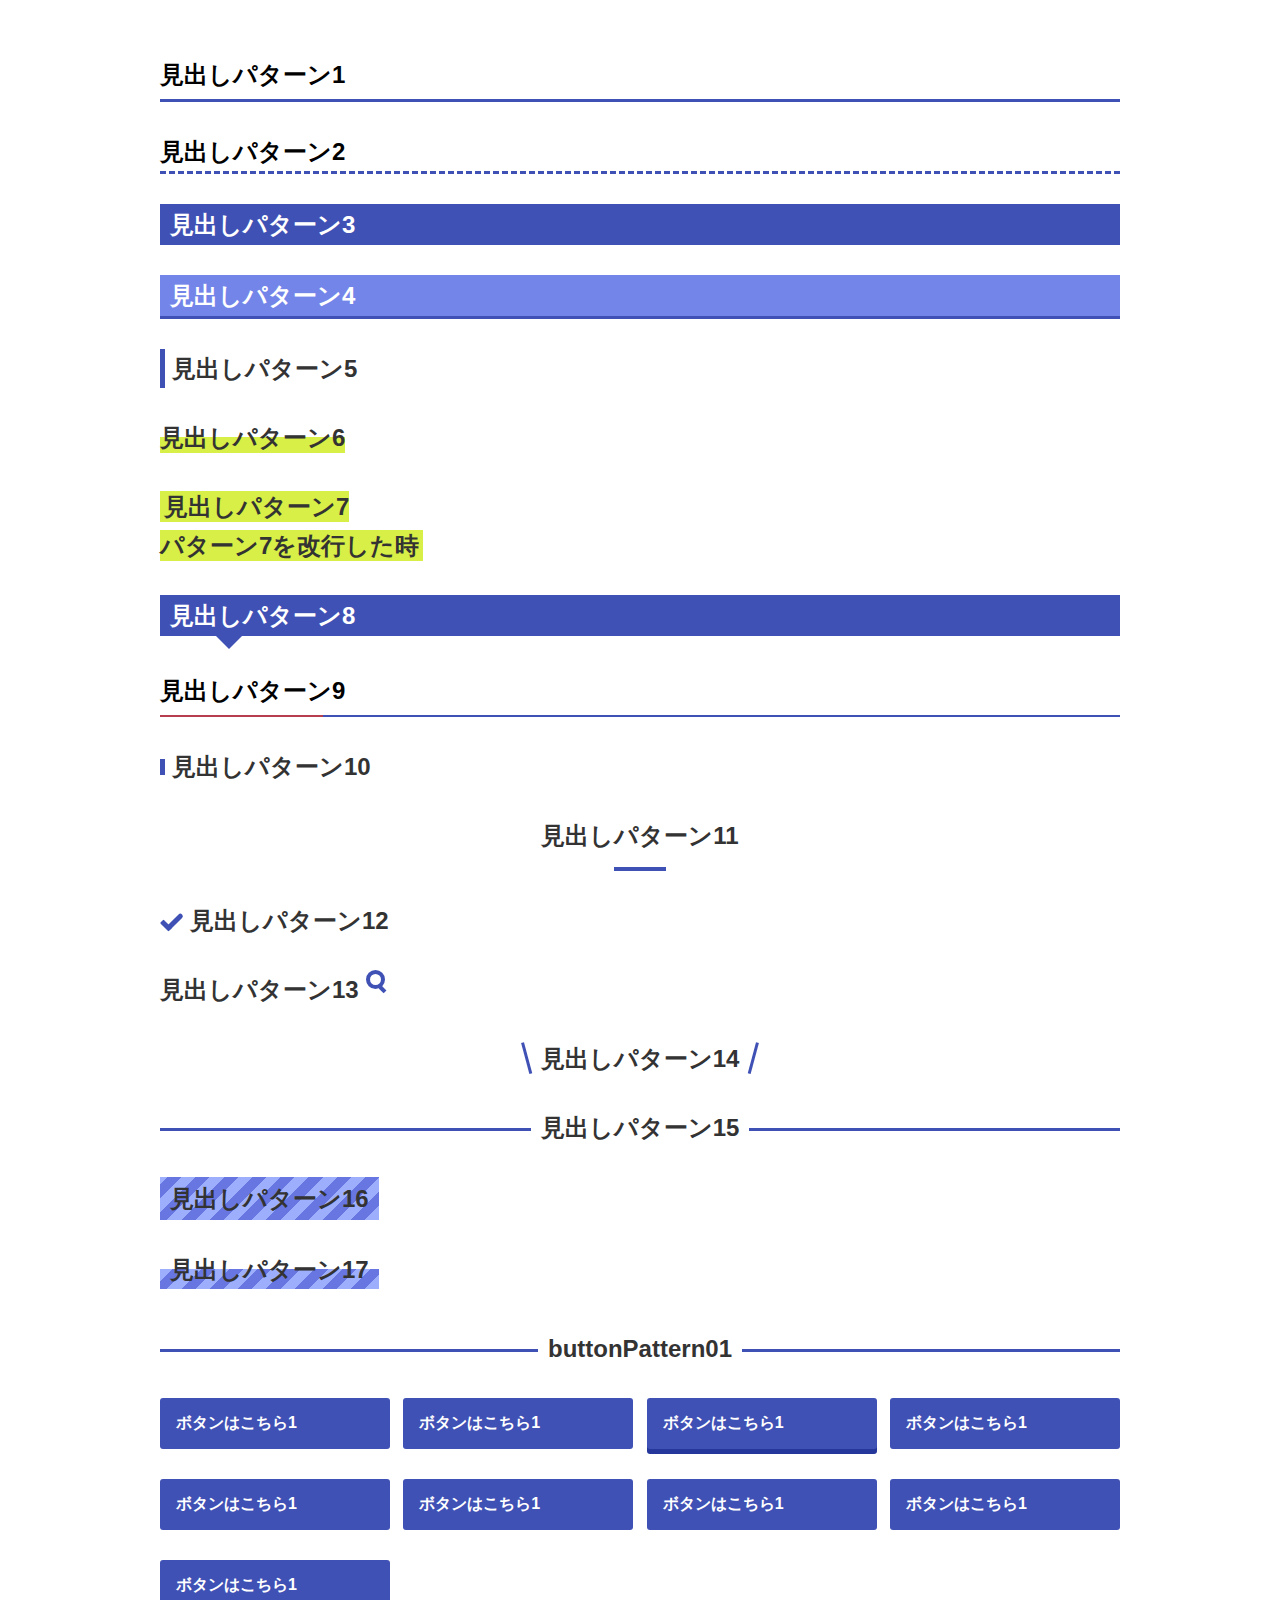
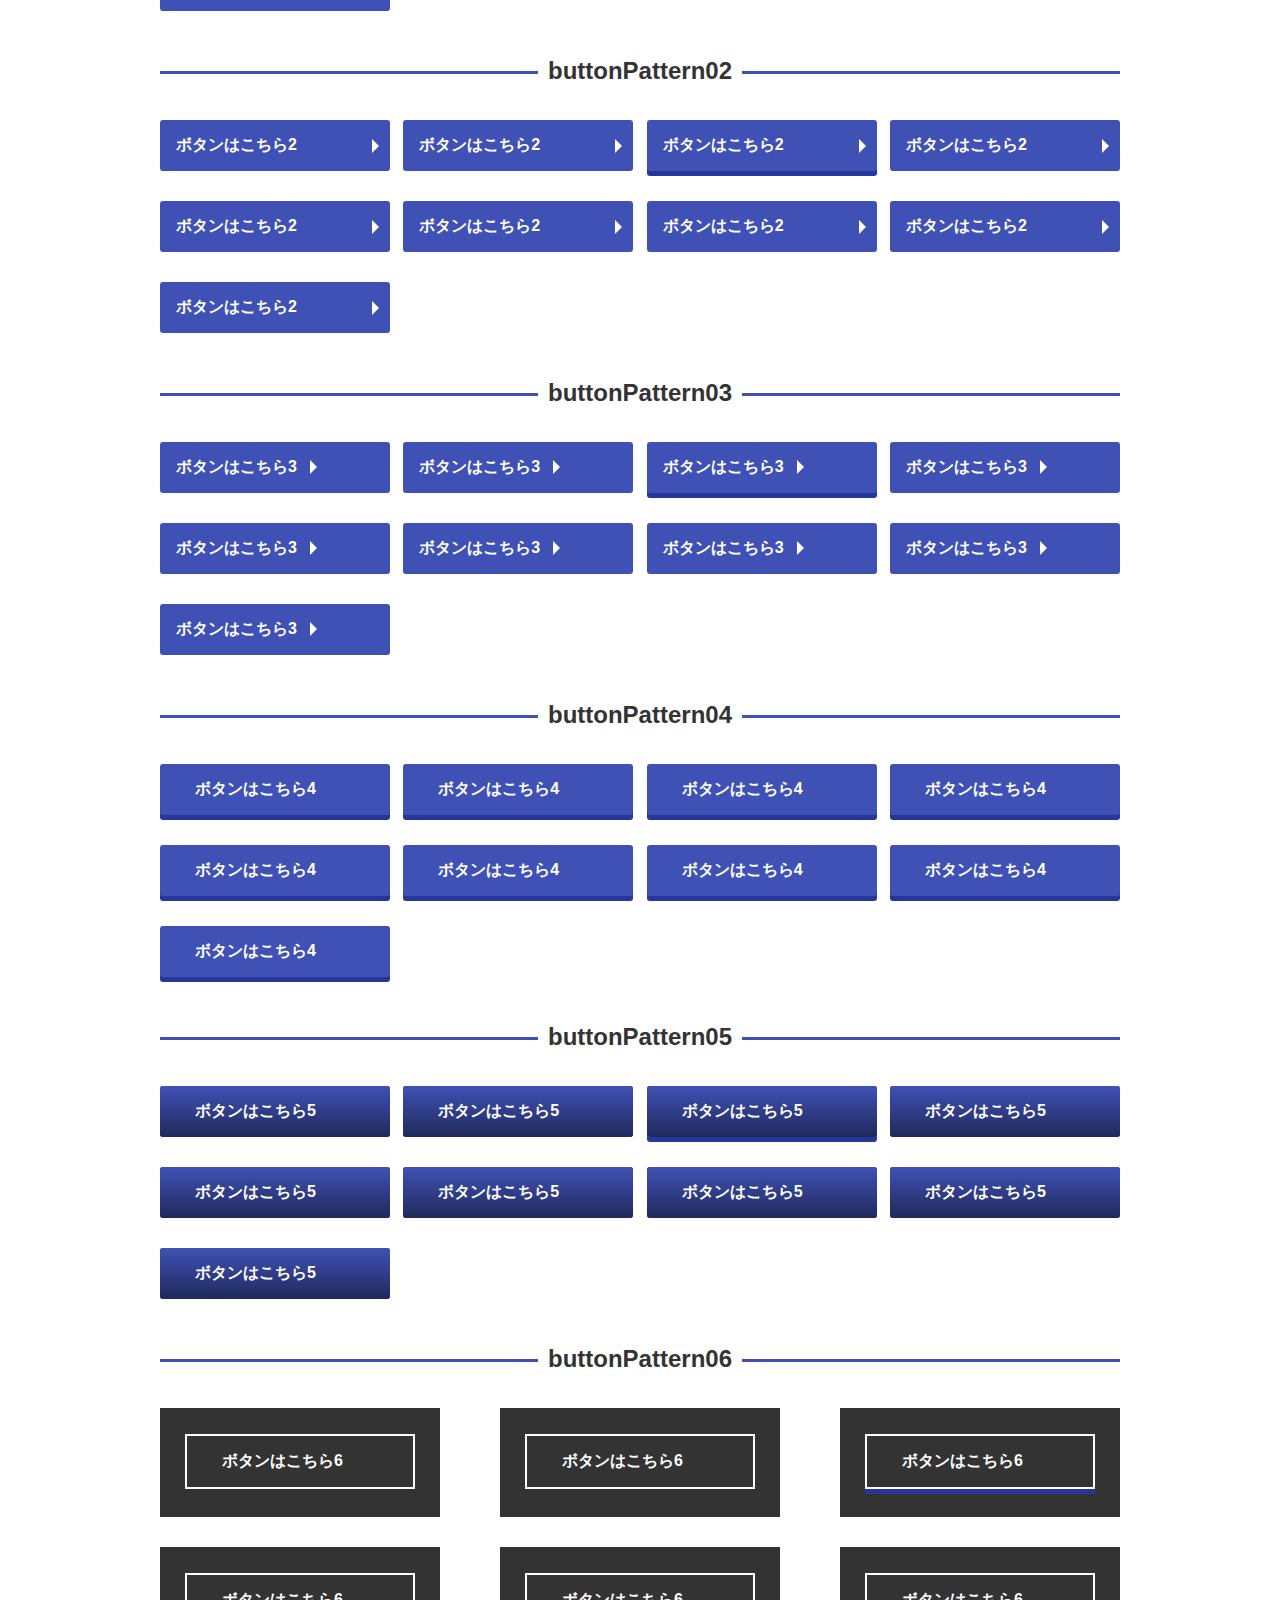
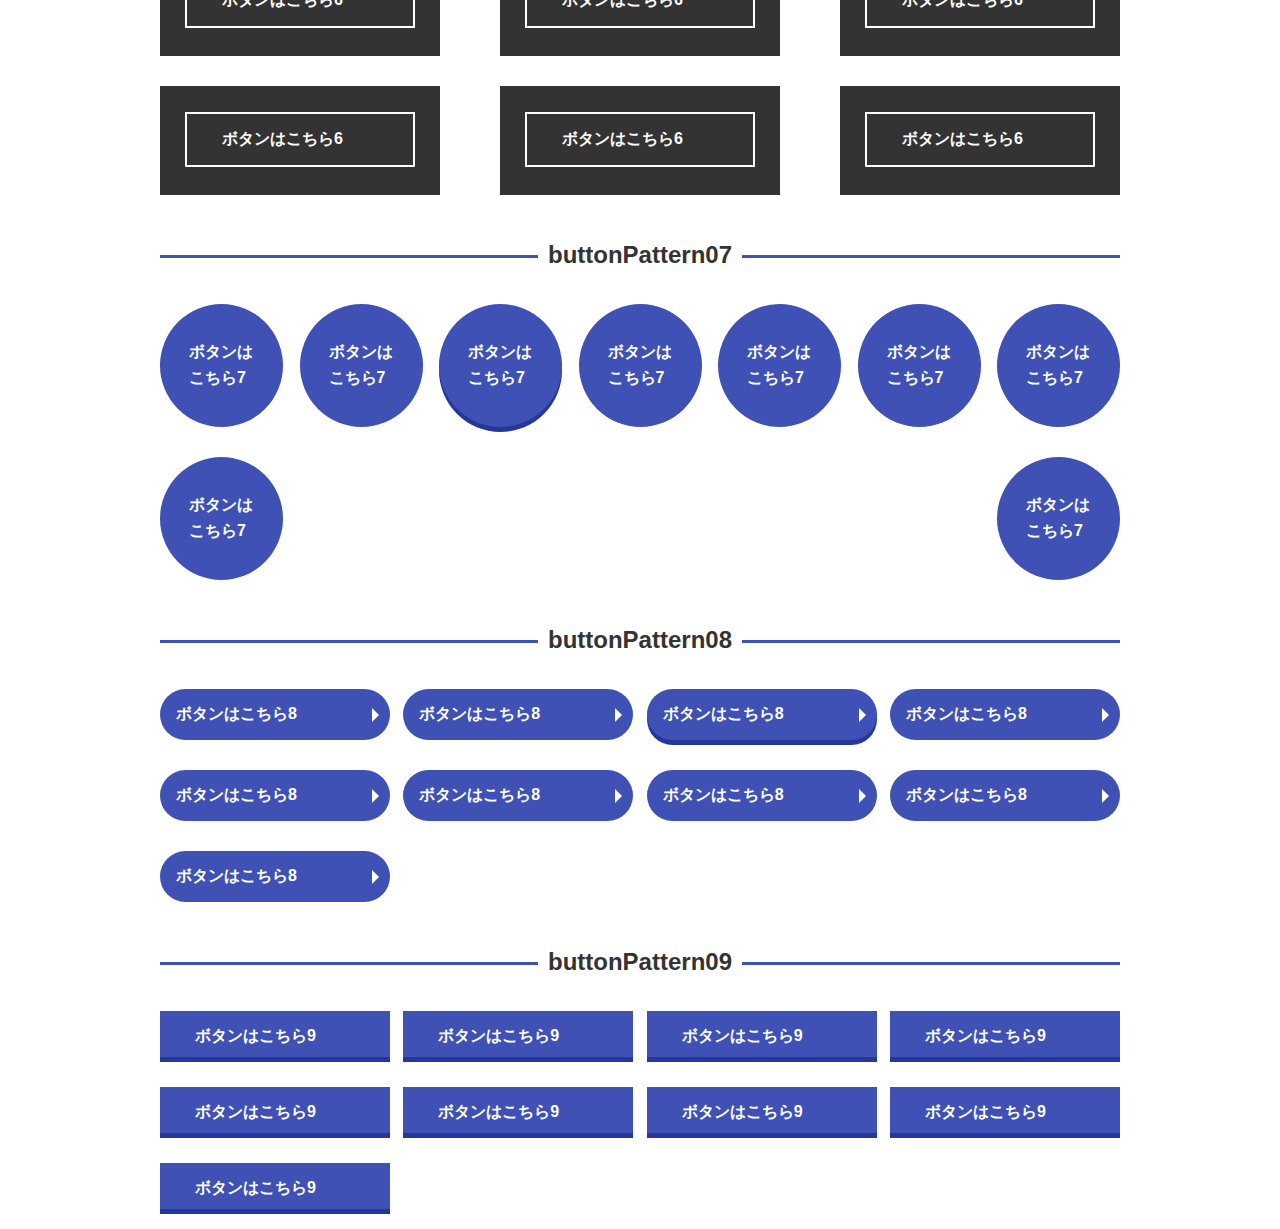
==== commit e35ede99: "190916_03" ====
--- a/pattern01/index.html
+++ b/pattern01/index.html
@@ -101,7 +101,7 @@
 
                 <section>
                     <!-- buttonPattern01 -->
-                    <h1>buttonPattern00</h1>
+                    <h1 class="headingPattern15 mt40"><span class="text">buttonPattern01</span></h1>
                     <div class="bpToggle">
                         <!-- 透明に近づける/.cleary -->
                         <div class="center mt30">
@@ -139,15 +139,11 @@
                         <div class="center mt30">
                             <a href="#" class="buttonPattern01 colorChange">ボタンはこちら1</a>
                         </div>
-                        <!-- アンダーラインが登場/.underlineInDaHouse -->
-                        <div class="center mt30">
-                            <a href="#" class="buttonPattern01 underlineInDaHouse">ボタンはこちら1</a>
-                        </div>
                     </div><!-- /.bpToggle -->
 
 
                     <!-- buttonPattern02 -->
-                    <h1>buttonPattern00</h1>
+                    <h1 class="headingPattern15 mt40"><span class="text">buttonPattern02</span></h1>
                     <div class="bpToggle">
                         <!-- 透明に近づける/.cleary -->
                         <div class="center mt30">
@@ -185,15 +181,11 @@
                         <div class="center mt30">
                             <a href="#" class="buttonPattern02 colorChange">ボタンはこちら2</a>
                         </div>
-                        <!-- アンダーラインが登場/.underlineInDaHouse -->
-                        <div class="center mt30">
-                            <a href="#" class="buttonPattern02 underlineInDaHouse">ボタンはこちら2</a>
-                        </div>
                     </div><!-- /.bpToggle -->
 
 
                     <!-- buttonPattern03 -->
-                    <h1>buttonPattern00</h1>
+                    <h1 class="headingPattern15 mt40"><span class="text">buttonPattern03</span></h1>
                     <div class="bpToggle">
                         <!-- 透明に近づける/.cleary -->
                         <div class="center mt30">
@@ -231,15 +223,11 @@
                         <div class="center mt30">
                             <a href="#" class="buttonPattern03 colorChange"><span class="text">ボタンはこちら3</span></a>
                         </div>
-                        <!-- アンダーラインが登場/.underlineInDaHouse -->
-                        <div class="center mt30">
-                            <a href="#" class="buttonPattern03 underlineInDaHouse"><span class="text">ボタンはこちら3</span></a>
-                        </div>
                     </div><!-- /.bpToggle -->
 
 
                     <!-- buttonPattern04 -->
-                    <h1>buttonPattern00</h1>
+                    <h1 class="headingPattern15 mt40"><span class="text">buttonPattern04</span></h1>
                     <div class="bpToggle">
                         <!-- 透明に近づける/.cleary -->
                         <div class="center mt30">
@@ -277,15 +265,11 @@
                         <div class="center mt30">
                             <a href="#" class="buttonPattern04 colorChange">ボタンはこちら4</a>
                         </div>
-                        <!-- アンダーラインが登場/.underlineInDaHouse -->
-                        <div class="center mt30">
-                            <a href="#" class="buttonPattern04 underlineInDaHouse">ボタンはこちら4</a>
-                        </div>
                     </div><!-- /.bpToggle -->
 
 
                     <!-- buttonPattern05 -->
-                    <h1>buttonPattern00</h1>
+                    <h1 class="headingPattern15 mt40"><span class="text">buttonPattern05</span></h1>
                     <div class="bpToggle">
                         <!-- 透明に近づける/.cleary -->
                         <div class="center mt30">
@@ -323,15 +307,11 @@
                         <div class="center mt30">
                             <a href="#" class="buttonPattern05 colorChange">ボタンはこちら5</a>
                         </div>
-                        <!-- アンダーラインが登場/.underlineInDaHouse -->
-                        <div class="center mt30">
-                            <a href="#" class="buttonPattern05 underlineInDaHouse">ボタンはこちら5</a>
-                        </div>
                     </div><!-- /.bpToggle -->
 
 
                     <!-- buttonPattern06 -->
-                    <h1>buttonPattern00</h1>
+                    <h1 class="headingPattern15 mt40"><span class="text">buttonPattern06</span></h1>
                     <div class="bpToggle">
                         <!-- 透明に近づける/.cleary -->
                         <div class="center mt30 buttonPattern06Outer">
@@ -369,15 +349,11 @@
                         <div class="center mt30 buttonPattern06Outer">
                             <a href="#" class="buttonPattern06 colorChange">ボタンはこちら6</a>
                         </div>
-                        <!-- アンダーラインが登場/.underlineInDaHouse -->
-                        <div class="center mt30 buttonPattern06Outer">
-                            <a href="#" class="buttonPattern06 underlineInDaHouse">ボタンはこちら6</a>
-                        </div>
                     </div><!-- /.bpToggle -->
 
 
                     <!-- buttonPattern07 -->
-                    <h1>buttonPattern00</h1>
+                    <h1 class="headingPattern15 mt40"><span class="text">buttonPattern07</span></h1>
                     <div class="bpToggle">
                         <!-- 透明に近づける/.cleary -->
                         <div class="center mt30">
@@ -415,15 +391,11 @@
                         <div class="center mt30">
                             <a href="#" class="buttonPattern07 colorChange">ボタンはこちら7</a>
                         </div>
-                        <!-- アンダーラインが登場/.underlineInDaHouse -->
-                        <div class="center mt30">
-                            <a href="#" class="buttonPattern07 underlineInDaHouse">ボタンはこちら7</a>
-                        </div>
                     </div><!-- /.bpToggle -->
 
 
                     <!-- buttonPattern08 -->
-                    <h1>buttonPattern00</h1>
+                    <h1 class="headingPattern15 mt40"><span class="text">buttonPattern08</span></h1>
                     <div class="bpToggle">
                         <!-- 透明に近づける/.cleary -->
                         <div class="center mt30">
@@ -461,15 +433,11 @@
                         <div class="center mt30">
                             <a href="#" class="buttonPattern08 colorChange">ボタンはこちら8</a>
                         </div>
-                        <!-- アンダーラインが登場/.underlineInDaHouse -->
-                        <div class="center mt30">
-                            <a href="#" class="buttonPattern08 underlineInDaHouse">ボタンはこちら8</a>
-                        </div>
                     </div><!-- /.bpToggle -->
 
 
                     <!-- buttonPattern09 -->
-                    <h1>buttonPattern00</h1>
+                    <h1 class="headingPattern15 mt40"><span class="text">buttonPattern09</span></h1>
                     <div class="bpToggle">
                         <!-- 透明に近づける/.cleary -->
                         <div class="center mt30">
@@ -506,10 +474,6 @@
                         <!-- 色を変える/.colorChange -->
                         <div class="center mt30">
                             <a href="#" class="buttonPattern09 colorChange">ボタンはこちら9</a>
-                        </div>
-                        <!-- アンダーラインが登場/.underlineInDaHouse -->
-                        <div class="center mt30">
-                            <a href="#" class="buttonPattern09 underlineInDaHouse">ボタンはこちら9</a>
                         </div>
                     </div><!-- /.bpToggle -->
 
